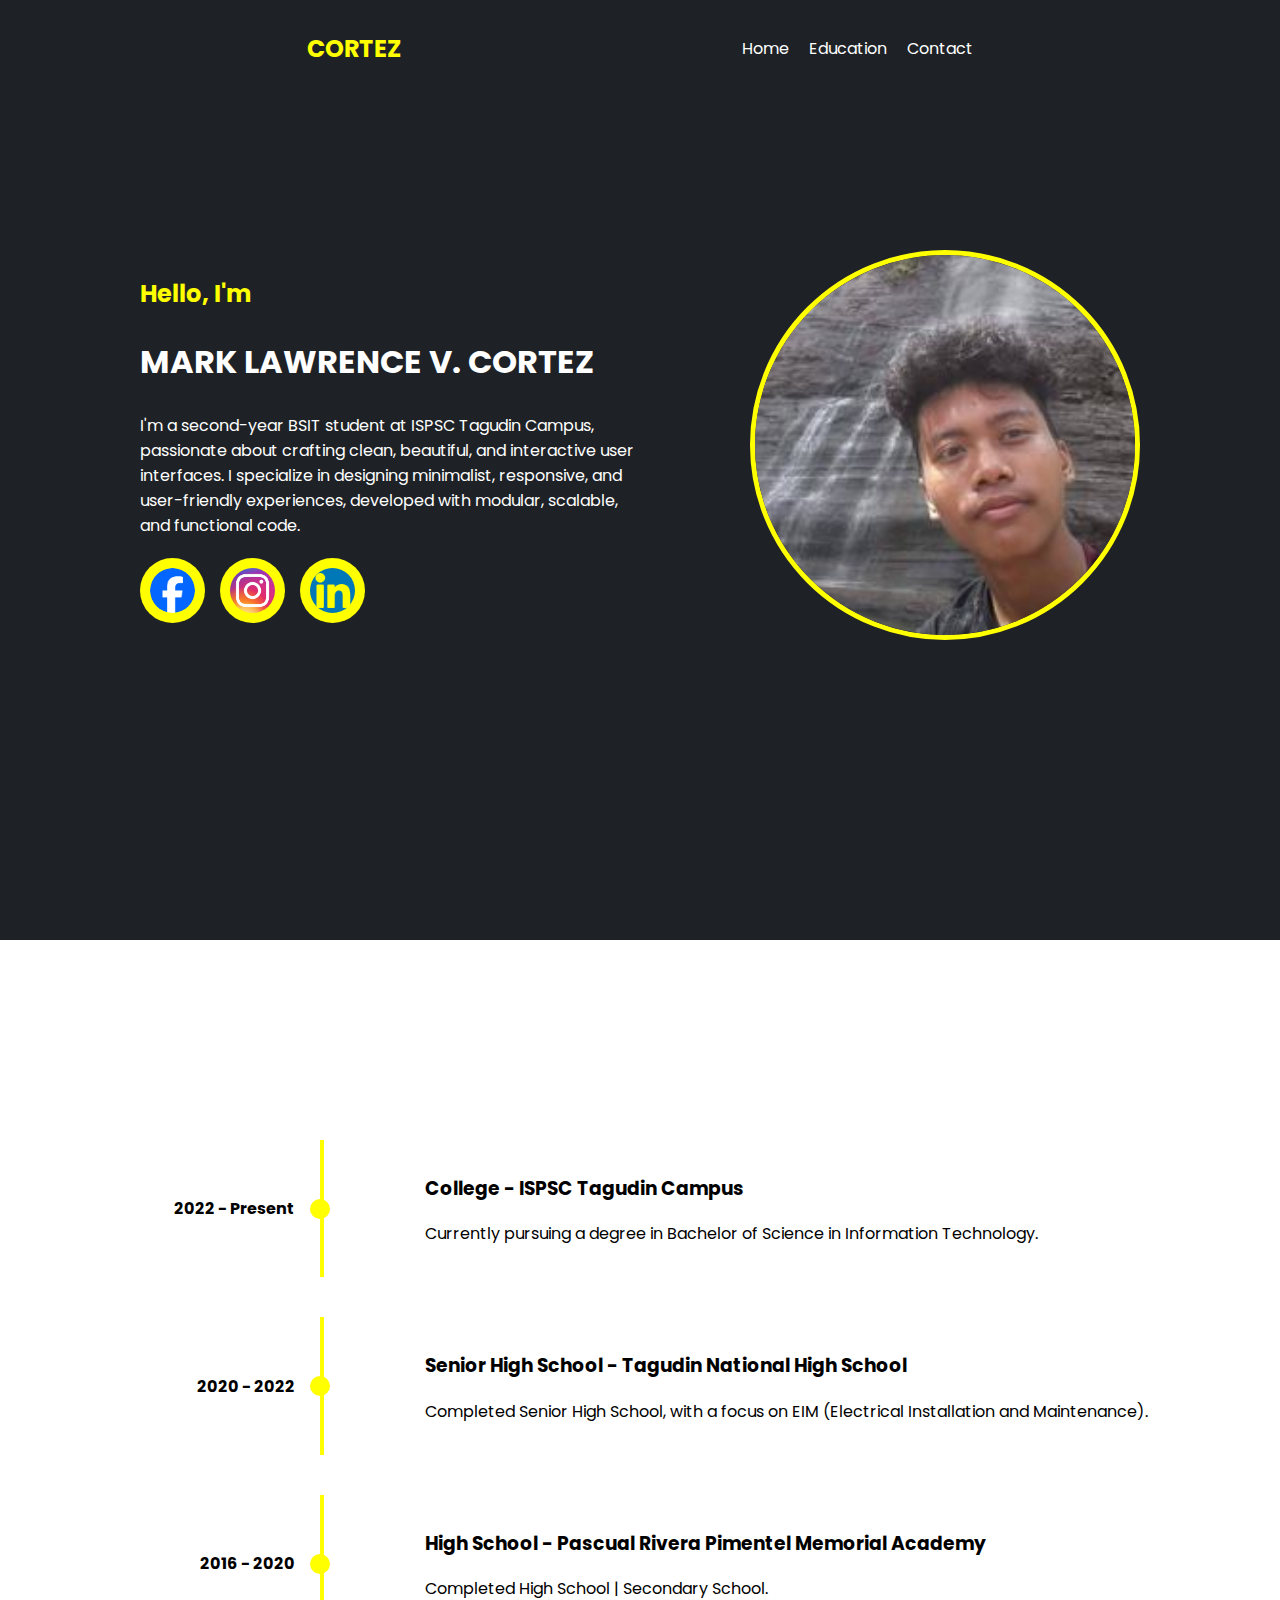
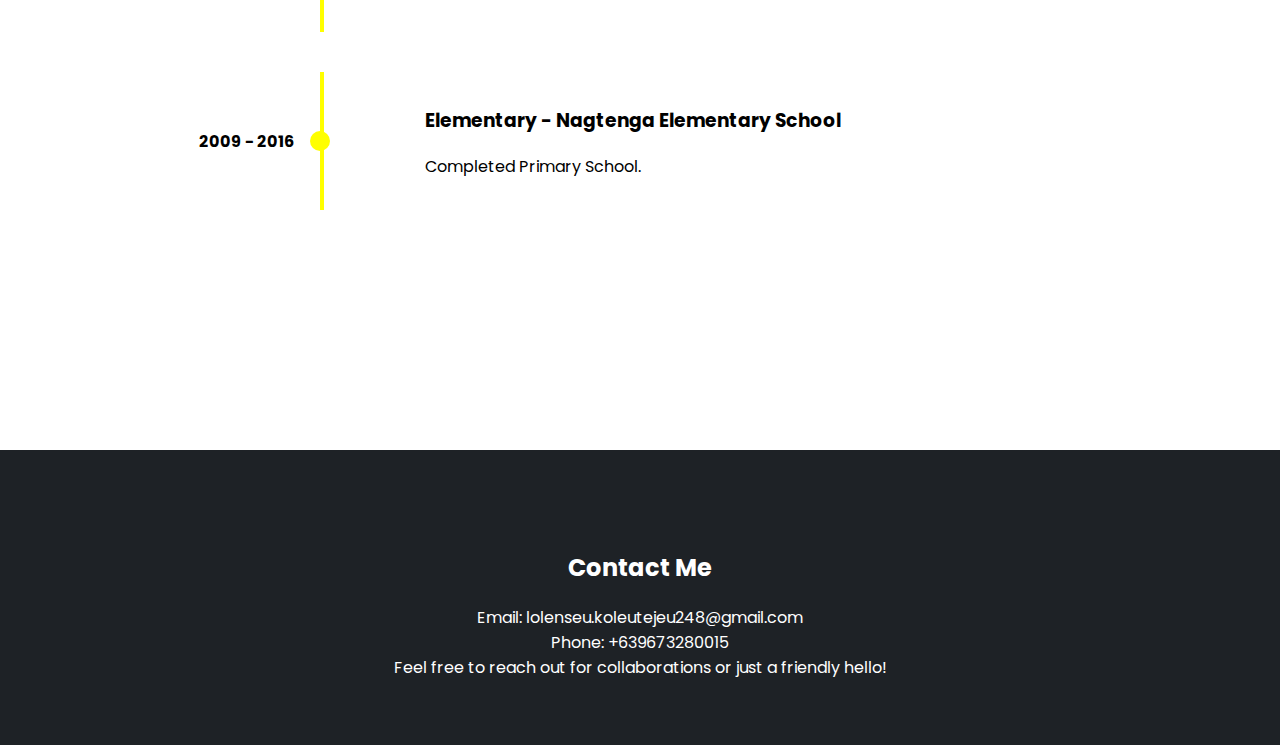
==== portfolio/index.html @ d0792a43 "add portfolio" ====
<!DOCTYPE html>
<html lang="en">
<head>
    <meta charset="UTF-8">
    <meta name="viewport" content="width=device-width, initial-scale=1.0">
    <title>Cortez Portfolio</title>
    <link href='https://fonts.googleapis.com/css?family=Poppins' rel='stylesheet'>
    <style>
        html {
            scroll-behavior: smooth;
        }

        body {
            background-color: #1e2226;
            color: white;
            font-family: Arial, sans-serif;
            font-family: 'Poppins';
            margin: 0;
            padding: 0;
            transition: background-color 0.5s ease;
        }

        .container {
            width: 90%;
            max-width: 1000px;
            margin: auto;
            padding-top: 50px;
        }

        .logo {
            font-size: 24px;
            font-weight: bold;
            color: yellow;
        }

        .navbar {
            position: fixed;
            top: 0;
            left: 0;
            width: 100%;
            background-color: #1e2226;
            display: flex;
            justify-content: space-between;
            align-items: center;
            padding: 20px 24%;
            box-sizing: border-box;
            z-index: 1000;
        }

        .nav-links {
            list-style: none;
            display: flex;
            gap: 20px;
            padding: 0;
        }

        .nav-links li {
            display: inline;
        }

        .nav-links a {
            text-decoration: none;
            color: white;
            font-size: 16px;
            transition: color 0.3s ease;
        }

        .nav-links a:hover, .nav-links a.active {
            color: yellow;
        }

        .intro-container {
            display: flex;
            justify-content: space-between;
            align-items: center;
            margin-top: 200px;
        }

        .intro {
            text-align: left;
            max-width: 50%;
        }

        .intro h1 {
            color: yellow;
            font-size: 24px;
        }

        .intro h2 {
            font-size: 32px;
            font-weight: bold;
        }

        .description {
            font-size: 16px;
        }

        .social-icons {
            margin-top: 20px;
            display: flex;
            gap: 15px;
        }

        .social-icons a {
            display: inline-block;
        }

        .social-icons img {
            width: 45px;
            height: 45px;
            border-radius: 50%;
            background-color: yellow;
            padding: 10px;
            transition: 0.2s;
        }

        .social-icons img:hover {
            background-color: rgb(255, 174, 0);
            transition: 0.2s;
        }

        .profile-image {
            width: 380px;
            height: 380px;
            border-radius: 50%;
            border: 5px solid yellow;
            object-fit: cover;
            transition: 0.2s;
        }

        .profile-image:hover {
            border: 5px solid rgb(255, 174, 0);
            border-radius: 10%;
            transition: 0.2s;
        }

        .timeline {
            background-color: white;
            position: relative;
            max-width: 100%;
            margin: 50px auto;
            padding: 200px 0;
            margin-top: 300px;
        }
        
        .timeline-item {
            display: flex;
            align-items: center;
            margin-bottom: 40px;
            position: relative;
        }
        
        .timeline-date {
            flex: 1;
            padding: 15px;
            font-weight: bold;
            text-align: right;
            color: black;
            margin-right: 100px;
        }
        
        .timeline-content {
            flex: 3;
            background: white;
            color: black;
            padding: 15px;
            border-radius: 10px;
            position: relative;
        }
        
        .timeline-item::before {
            content: "";
            position: absolute;
            left: 25%;
            top: 0;
            bottom: 0;
            width: 4px;
            background: yellow;
        }
        
        .timeline-item::after {
            content: "";
            position: absolute;
            left: calc(25% - 10px);
            top: 50%;
            width: 20px;
            height: 20px;
            background: yellow;
            border-radius: 50%;
            transform: translateY(-50%);
        }

        .footer {
            color: white;
            text-align: center;
            padding: 30px 0;
            width: 100%;
            height: 20%;
            margin: 35px 0;
        }

        .footer h2 {
            font-size: 24px;
        }

        .footer p {
            font-size: 16px;
            max-width: 600px;
            margin: auto;
        }

    </style>
</head>
<body>
    <div class="container">
        <div class="navbar">
            <div class="logo">CORTEZ</div>
            <ul class="nav-links">
                <li><a href="#" id="home">Home</a></li>
                <li><a href="#education-section" id="contact">Education</a></li>
                <li><a href="#contact-section" id="contact">Contact</a></li>
            </ul>
        </div>

        <div class="intro-container">
            <div class="intro">
                <h1>Hello, I'm</h1>
                <h2>MARK LAWRENCE V. CORTEZ</h2>
                <p class="description">
                    I'm a second-year BSIT student at ISPSC Tagudin Campus, passionate about crafting clean, 
                    beautiful, and interactive user interfaces. I specialize in designing minimalist, responsive, 
                    and user-friendly experiences, developed with modular, scalable, and functional code.
                </p>
                <div class="social-icons">
                    <a href="https://www.facebook.com/lolenseu248/"><img src="img/facebook.png" alt="Facebook"></a>
                    <a href="https://www.instagram.com/lolenseu248/"><img src="img/instagram.png" alt="Instagram"></a>
                    <a href="https://www.linkedin.com/in/mark-lawrence-cortez/"><img src="img/linkedin.png" alt="LinkedIn"></a>
                </div>  
            </div>

            <img src="img/user1.jpg" alt="Profile Image" class="profile-image">
        </div>
    </div>

    <div class="timeline" id="education-section">
        <div class="timeline-item">
            <div class="timeline-date">2022 - Present</div>
            <div class="timeline-content">
                <h3>College - ISPSC Tagudin Campus</h3>
                <p>Currently pursuing a degree in Bachelor of Science in Information Technology.</p>
            </div>
        </div>
    
        <div class="timeline-item">
            <div class="timeline-date">2020 - 2022</div>
            <div class="timeline-content">
                <h3>Senior High School - Tagudin National High School</h3>
                <p>Completed Senior High School, with a focus on EIM (Electrical Installation and Maintenance).</p>
            </div>
        </div>

        <div class="timeline-item">
            <div class="timeline-date">2016 - 2020</div>
            <div class="timeline-content">
                <h3>High School - Pascual Rivera Pimentel Memorial Academy</h3>
                <p>Completed High School | Secondary School.</p>
            </div>
        </div>

        <div class="timeline-item">
            <div class="timeline-date">2009 - 2016</div>
            <div class="timeline-content">
                <h3>Elementary - Nagtenga Elementary School</h3>
                <p>Completed Primary School.</p>
            </div>
        </div>
    </div>

    <footer class="footer" id="contact-section">
        <h2>Contact Me</h2>
        <p>Email: lolenseu.koleutejeu248@gmail.com</p>
        <p>Phone: +639673280015</p>
        <p>Feel free to reach out for collaborations or just a friendly hello!</p>
    </footer>
</body>
</html>
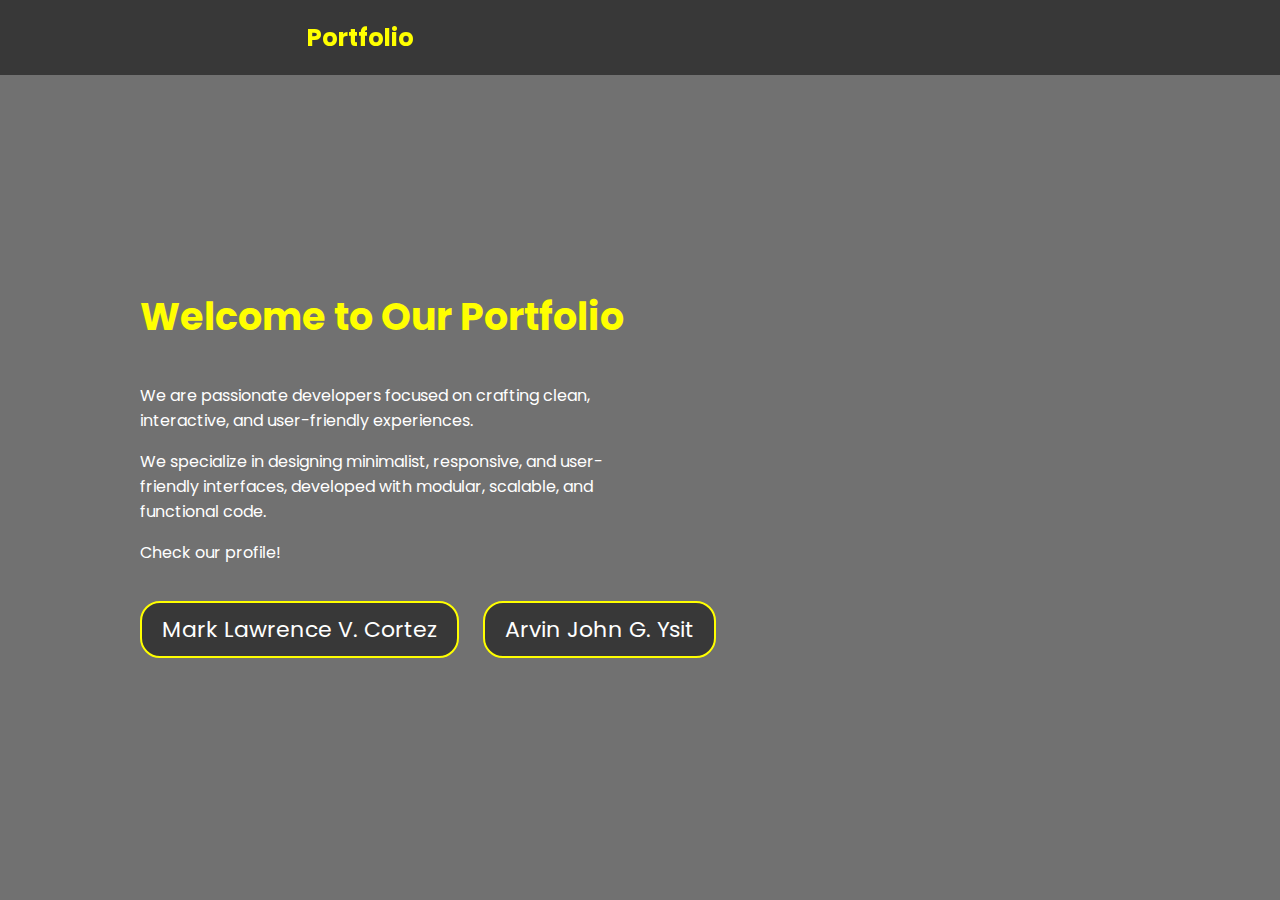
==== commit ea9bb660: "update portfolio" ====
--- a/portfolio/index.html
+++ b/portfolio/index.html
@@ -3,284 +3,36 @@
 <head>
     <meta charset="UTF-8">
     <meta name="viewport" content="width=device-width, initial-scale=1.0">
-    <title>Cortez Portfolio</title>
+    <title>Landing Page</title>
     <link href='https://fonts.googleapis.com/css?family=Poppins' rel='stylesheet'>
-    <style>
-        html {
-            scroll-behavior: smooth;
-        }
-
-        body {
-            background-color: #1e2226;
-            color: white;
-            font-family: Arial, sans-serif;
-            font-family: 'Poppins';
-            margin: 0;
-            padding: 0;
-            transition: background-color 0.5s ease;
-        }
-
-        .container {
-            width: 90%;
-            max-width: 1000px;
-            margin: auto;
-            padding-top: 50px;
-        }
-
-        .logo {
-            font-size: 24px;
-            font-weight: bold;
-            color: yellow;
-        }
-
-        .navbar {
-            position: fixed;
-            top: 0;
-            left: 0;
-            width: 100%;
-            background-color: #1e2226;
-            display: flex;
-            justify-content: space-between;
-            align-items: center;
-            padding: 20px 24%;
-            box-sizing: border-box;
-            z-index: 1000;
-        }
-
-        .nav-links {
-            list-style: none;
-            display: flex;
-            gap: 20px;
-            padding: 0;
-        }
-
-        .nav-links li {
-            display: inline;
-        }
-
-        .nav-links a {
-            text-decoration: none;
-            color: white;
-            font-size: 16px;
-            transition: color 0.3s ease;
-        }
-
-        .nav-links a:hover, .nav-links a.active {
-            color: yellow;
-        }
-
-        .intro-container {
-            display: flex;
-            justify-content: space-between;
-            align-items: center;
-            margin-top: 200px;
-        }
-
-        .intro {
-            text-align: left;
-            max-width: 50%;
-        }
-
-        .intro h1 {
-            color: yellow;
-            font-size: 24px;
-        }
-
-        .intro h2 {
-            font-size: 32px;
-            font-weight: bold;
-        }
-
-        .description {
-            font-size: 16px;
-        }
-
-        .social-icons {
-            margin-top: 20px;
-            display: flex;
-            gap: 15px;
-        }
-
-        .social-icons a {
-            display: inline-block;
-        }
-
-        .social-icons img {
-            width: 45px;
-            height: 45px;
-            border-radius: 50%;
-            background-color: yellow;
-            padding: 10px;
-            transition: 0.2s;
-        }
-
-        .social-icons img:hover {
-            background-color: rgb(255, 174, 0);
-            transition: 0.2s;
-        }
-
-        .profile-image {
-            width: 380px;
-            height: 380px;
-            border-radius: 50%;
-            border: 5px solid yellow;
-            object-fit: cover;
-            transition: 0.2s;
-        }
-
-        .profile-image:hover {
-            border: 5px solid rgb(255, 174, 0);
-            border-radius: 10%;
-            transition: 0.2s;
-        }
-
-        .timeline {
-            background-color: white;
-            position: relative;
-            max-width: 100%;
-            margin: 50px auto;
-            padding: 200px 0;
-            margin-top: 300px;
-        }
-        
-        .timeline-item {
-            display: flex;
-            align-items: center;
-            margin-bottom: 40px;
-            position: relative;
-        }
-        
-        .timeline-date {
-            flex: 1;
-            padding: 15px;
-            font-weight: bold;
-            text-align: right;
-            color: black;
-            margin-right: 100px;
-        }
-        
-        .timeline-content {
-            flex: 3;
-            background: white;
-            color: black;
-            padding: 15px;
-            border-radius: 10px;
-            position: relative;
-        }
-        
-        .timeline-item::before {
-            content: "";
-            position: absolute;
-            left: 25%;
-            top: 0;
-            bottom: 0;
-            width: 4px;
-            background: yellow;
-        }
-        
-        .timeline-item::after {
-            content: "";
-            position: absolute;
-            left: calc(25% - 10px);
-            top: 50%;
-            width: 20px;
-            height: 20px;
-            background: yellow;
-            border-radius: 50%;
-            transform: translateY(-50%);
-        }
-
-        .footer {
-            color: white;
-            text-align: center;
-            padding: 30px 0;
-            width: 100%;
-            height: 20%;
-            margin: 35px 0;
-        }
-
-        .footer h2 {
-            font-size: 24px;
-        }
-
-        .footer p {
-            font-size: 16px;
-            max-width: 600px;
-            margin: auto;
-        }
-
-    </style>
+    <link href="portfolio.css" rel="stylesheet">
 </head>
 <body>
     <div class="container">
         <div class="navbar">
-            <div class="logo">CORTEZ</div>
-            <ul class="nav-links">
-                <li><a href="#" id="home">Home</a></li>
-                <li><a href="#education-section" id="contact">Education</a></li>
-                <li><a href="#contact-section" id="contact">Contact</a></li>
-            </ul>
+            <div class="logo">Portfolio</div>
         </div>
 
         <div class="intro-container">
             <div class="intro">
-                <h1>Hello, I'm</h1>
-                <h2>MARK LAWRENCE V. CORTEZ</h2>
+                <h3>Welcome to Our Portfolio</h3>
                 <p class="description">
-                    I'm a second-year BSIT student at ISPSC Tagudin Campus, passionate about crafting clean, 
-                    beautiful, and interactive user interfaces. I specialize in designing minimalist, responsive, 
-                    and user-friendly experiences, developed with modular, scalable, and functional code.
+                    We are passionate developers focused on crafting clean, interactive, and user-friendly experiences.  
                 </p>
-                <div class="social-icons">
-                    <a href="https://www.facebook.com/lolenseu248/"><img src="img/facebook.png" alt="Facebook"></a>
-                    <a href="https://www.instagram.com/lolenseu248/"><img src="img/instagram.png" alt="Instagram"></a>
-                    <a href="https://www.linkedin.com/in/mark-lawrence-cortez/"><img src="img/linkedin.png" alt="LinkedIn"></a>
-                </div>  
-            </div>
-
-            <img src="img/user1.jpg" alt="Profile Image" class="profile-image">
-        </div>
-    </div>
-
-    <div class="timeline" id="education-section">
-        <div class="timeline-item">
-            <div class="timeline-date">2022 - Present</div>
-            <div class="timeline-content">
-                <h3>College - ISPSC Tagudin Campus</h3>
-                <p>Currently pursuing a degree in Bachelor of Science in Information Technology.</p>
-            </div>
-        </div>
-    
-        <div class="timeline-item">
-            <div class="timeline-date">2020 - 2022</div>
-            <div class="timeline-content">
-                <h3>Senior High School - Tagudin National High School</h3>
-                <p>Completed Senior High School, with a focus on EIM (Electrical Installation and Maintenance).</p>
+                <p class="description">
+                    We specialize in designing minimalist, responsive, and user-friendly interfaces, developed with modular, scalable, and functional code.
+                </p>
+                <p class="description">
+                    Check our profile!
+                </p>
             </div>
         </div>
 
-        <div class="timeline-item">
-            <div class="timeline-date">2016 - 2020</div>
-            <div class="timeline-content">
-                <h3>High School - Pascual Rivera Pimentel Memorial Academy</h3>
-                <p>Completed High School | Secondary School.</p>
-            </div>
+        <div class="buttons">
+            <a href="cortez.html" class="btn">Mark Lawrence V. Cortez</a>
+            <a href="ysit.html" class="btn">Arvin John G. Ysit</a>
         </div>
 
-        <div class="timeline-item">
-            <div class="timeline-date">2009 - 2016</div>
-            <div class="timeline-content">
-                <h3>Elementary - Nagtenga Elementary School</h3>
-                <p>Completed Primary School.</p>
-            </div>
-        </div>
     </div>
-
-    <footer class="footer" id="contact-section">
-        <h2>Contact Me</h2>
-        <p>Email: lolenseu.koleutejeu248@gmail.com</p>
-        <p>Phone: +639673280015</p>
-        <p>Feel free to reach out for collaborations or just a friendly hello!</p>
-    </footer>
 </body>
-</html>
+</html>--- a/portfolio/portfolio.css
+++ b/portfolio/portfolio.css
@@ -0,0 +1,238 @@
+html {
+    scroll-behavior: smooth;
+}
+
+body {
+    background-color:rgba(18, 18, 18, 0.6);
+    background-image: url('img/background.jpg');
+    color: white;
+    font-family: Arial, sans-serif;
+    font-family: 'Poppins';
+    margin: 0;
+    padding: 0;
+    transition: background-color 0.5s ease;
+    background-size: cover; 
+    background-position: center; 
+    background-repeat: no-repeat;
+    background-attachment: fixed;
+}
+
+.container {
+    width: 90%;
+    max-width: 1000px;
+    margin: auto;
+    padding-top: 50px;
+}
+
+/* navbar */
+.logo {
+    font-size: 24px;
+    font-weight: bold;
+    color: yellow;
+}
+
+.navbar {
+    position: fixed;
+    top: 0;
+    left: 0;
+    width: 100%;
+    backdrop-filter: blur(10px);
+    background-color:rgba(18, 18, 18, 0.6);
+    display: flex;
+    justify-content: space-between;
+    align-items: center;
+    padding: 20px 24%;
+    box-sizing: border-box;
+    z-index: 1000;
+}
+
+.nav-links {
+    list-style: none;
+    display: flex;
+    gap: 20px;
+    padding: 0;
+}
+
+.nav-links li {
+    display: inline;
+}
+
+.nav-links a {
+    text-decoration: none;
+    color: white;
+    font-size: 16px;
+    transition: color 0.3s ease;
+}
+
+.nav-links a:hover, .nav-links a.active {
+    color: yellow;
+}
+
+/* main body */
+.intro-container {
+    display: flex;
+    justify-content: space-between;
+    align-items: center;
+    margin-top: 200px;
+}
+
+.intro {
+    text-align: left;
+    max-width: 50%;
+}
+
+.intro h1 {
+    color: yellow;
+    font-size: 24px;
+}
+
+.intro h2 {
+    font-size: 32px;
+    font-weight: bold;
+}
+
+.intro h3 {
+    color: yellow;
+    font-size: 38px;
+}
+
+.description {
+    font-size: 16px;
+}
+
+/* user links*/
+.btn {
+    color: white;
+    background-color: rgba(18, 18, 18, 0.6);
+    border: 2px solid yellow;
+    border-radius: 20px;
+    margin: 20px 0;
+    margin-right: 20px;
+    padding: 10px 20px;
+    text-align: center;
+    text-decoration: none;
+    display: inline-block;
+    font-size: 22px;
+    transition: background-color 0.3s ease, border-color 0.3s ease;
+}
+
+.btn:hover {
+    border: 2px solid rgb(255, 174, 0); 
+}
+
+/* social media */
+.social-icons {
+    margin-top: 20px;
+    display: flex;
+    gap: 15px;
+}
+
+.social-icons a {
+    display: inline-block;
+}
+
+.social-icons img {
+    width: 45px;
+    height: 45px;
+    border-radius: 50%;
+    background-color: yellow;
+    padding: 10px;
+    transition: 0.2s;
+}
+
+.social-icons img:hover {
+    background-color: rgb(255, 174, 0);
+    transition: 0.2s;
+}
+
+.profile-image {
+    width: 380px;
+    height: 380px;
+    border-radius: 50%;
+    border: 5px solid yellow;
+    object-fit: cover;
+    transition: 0.2s;
+}
+
+.profile-image:hover {
+    border: 5px solid rgb(255, 174, 0);
+    border-radius: 10%;
+    transition: 0.2s;
+}
+
+/* school timeline */
+.timeline {
+    background-color: white;
+    position: relative;
+    max-width: 100%;
+    margin-top: 50px auto;
+    padding: 200px 0;
+    margin-top: 300px;
+}
+
+.timeline-item {
+    display: flex;
+    align-items: center;
+    margin-bottom: 40px;
+    position: relative;
+}
+
+.timeline-date {
+    flex: 1;
+    padding: 15px;
+    font-weight: bold;
+    text-align: right;
+    color: black;
+    margin-right: 100px;
+}
+
+.timeline-content {
+    flex: 3;
+    background: white;
+    color: black;
+    padding: 15px;
+    border-radius: 10px;
+    position: relative;
+}
+
+.timeline-item::before {
+    content: "";
+    position: absolute;
+    left: 25%;
+    top: 0;
+    bottom: 0;
+    width: 4px;
+    background: yellow;
+}
+
+.timeline-item::after {
+    content: "";
+    position: absolute;
+    left: calc(25% - 10px);
+    top: 50%;
+    width: 20px;
+    height: 20px;
+    background: yellow;
+    border-radius: 50%;
+    transform: translateY(-50%);
+}
+
+/* footer */
+.footer {
+    background-color: #1e2226;
+    color: white;
+    text-align: center;
+    padding: 60px 0;
+    width: 100%;
+    height: 20%;
+}
+
+.footer h2 {
+    font-size: 24px;
+}
+
+.footer p {
+    font-size: 16px;
+    max-width: 600px;
+    margin: auto;
+}